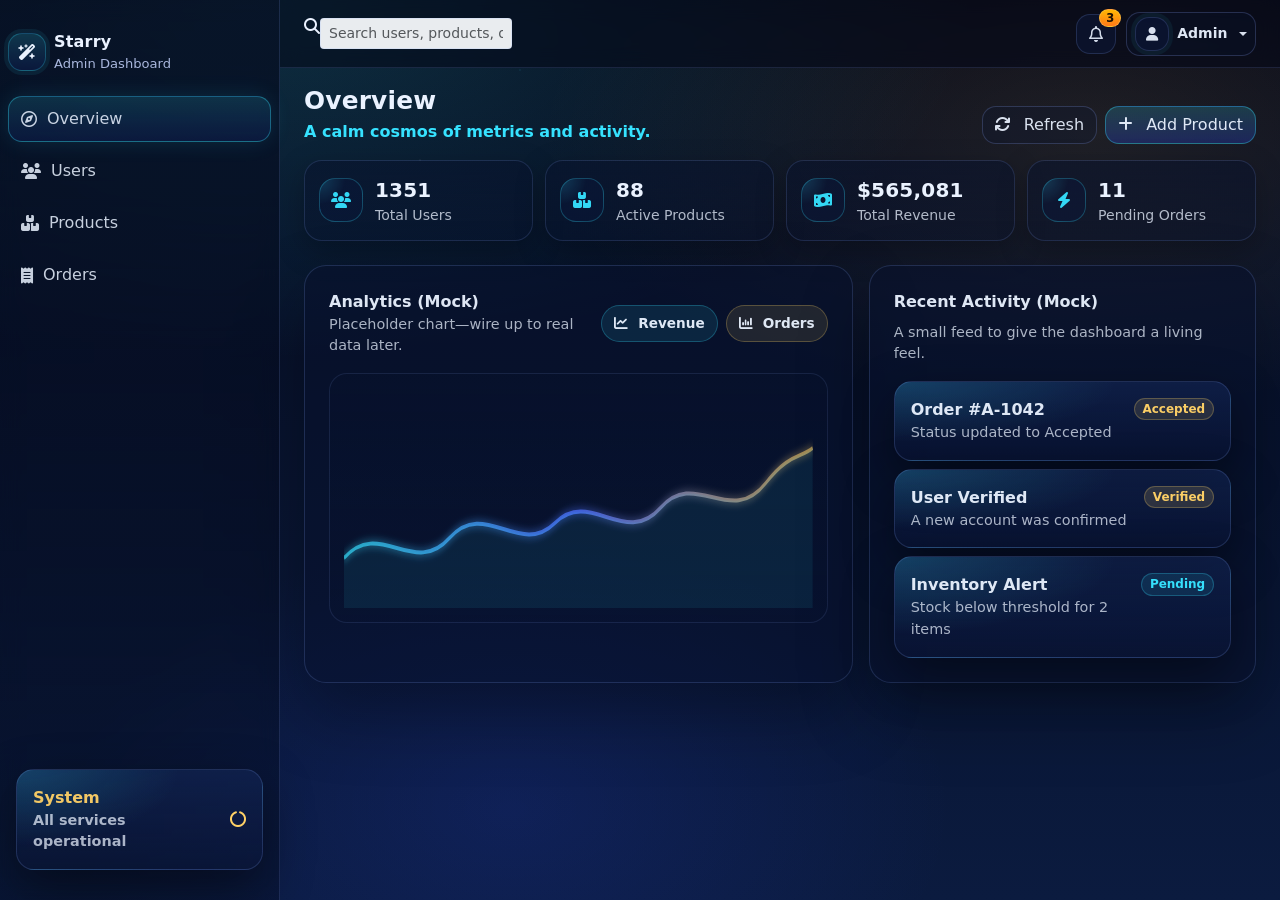
==== index.html @ 7c17d1a1 "finished dashboard" ====
<!doctype html>
<html lang="en">
  <head>
    <meta charset="utf-8" />
    <meta name="viewport" content="width=device-width, initial-scale=1" />
    <title>Starry Night Admin Dashboard</title>

    <!-- Bootstrap 5 CDN -->
    <link
      href="https://cdn.jsdelivr.net/npm/bootstrap@5.3.3/dist/css/bootstrap.min.css"
      rel="stylesheet"
    />

    <!-- Font Awesome -->
    <link
      href="https://cdnjs.cloudflare.com/ajax/libs/font-awesome/6.5.2/css/all.min.css"
      rel="stylesheet"
    />

    <!-- Theme CSS -->
    <link href="./styles/starry.css" rel="stylesheet" />
  </head>

  <body>
    <!-- Bootstrap JS (required for dropdown/modal) -->
    <script src="https://cdn.jsdelivr.net/npm/bootstrap@5.3.3/dist/js/bootstrap.bundle.min.js"></script>
    <script src="./app.js" defer></script>

    <!-- Sidebar -->
    <div class="bb-sidebar bg-transparent" id="bbSidebar">
      <div class="bb-sidebar-inner">
        <div class="bb-brand d-flex align-items-center gap-2 px-2 py-3">
          <div class="bb-logo">
            <i class="fa-solid fa-wand-magic-sparkles"></i>
          </div>
          <div>
            <div class="bb-brand-title">Starry</div>
            <div class="bb-brand-subtitle">Admin Dashboard</div>
          </div>
        </div>

        <div class="bb-nav px-2">
          <button
            class="bb-nav-toggle btn btn-link text-decoration-none text-starry-2 d-lg-none"
            type="button"
            aria-label="Toggle sidebar"
            id="bbSidebarToggle"
          >
            <i class="fa-solid fa-bars"></i>
          </button>

          <div class="bb-nav-links">
            <a class="bb-nav-link active" href="./index.html"
              ><i class="fa-regular fa-compass"></i> Overview</a
            >
            <a class="bb-nav-link" href="./users.html"
              ><i class="fa-solid fa-users"></i> Users</a
            >
            <a class="bb-nav-link" href="./products.html"
              ><i class="fa-solid fa-boxes-stacked"></i> Products</a
            >
            <a class="bb-nav-link" href="./orders.html"
              ><i class="fa-solid fa-receipt"></i> Orders</a
            >
          </div>
        </div>

        <div class="bb-sidebar-footer p-3">
          <div class="bb-glow-card p-3">
            <div class="d-flex align-items-center justify-content-between gap-2">
              <div class="text-starry-3">
                <div class="fw-semibold">System</div>
                <div class="small op-7">All services operational</div>
              </div>
              <i class="fa-solid fa-circle-notch text-starry-accent"></i>
            </div>
          </div>
        </div>
      </div>
    </div>

    <!-- Topbar -->
    <header class="bb-topbar">
      <div class="container-fluid px-3 px-md-4">
        <div class="bb-topbar-inner">
          <button
            class="btn btn-sm btn-outline-starry d-lg-none"
            type="button"
            aria-label="Toggle sidebar"
            id="bbSidebarToggle2"
          >
            <i class="fa-solid fa-bars"></i>
          </button>

          <div class="bb-search d-none d-md-flex">
            <i class="fa-solid fa-magnifying-glass"></i>
            <input
              class="form-control form-control-sm"
              placeholder="Search users, products, orders..."
              type="text"
              disabled
            />
          </div>

          <div class="bb-actions">
            <button class="icon-btn" type="button" aria-label="Notifications">
              <i class="fa-regular fa-bell"></i>
              <span class="badge-starry">3</span>
            </button>

            <div class="dropdown">
              <button
                class="btn btn-sm btn-outline-starry dropdown-toggle d-flex align-items-center gap-2"
                type="button"
                data-bs-toggle="dropdown"
                aria-expanded="false"
              >
                <div class="bb-avatar">
                  <i class="fa-solid fa-user"></i>
                </div>
                <span class="d-none d-sm-inline text-starry-1">Admin</span>
              </button>

              <ul class="dropdown-menu dropdown-menu-end bb-dropdown">
                <li>
                  <div class="px-3 py-2">
                    <div class="fw-semibold text-starry-1">Vincent Ops</div>
                    <div class="small op-7">vincent@starry.local</div>
                  </div>
                </li>
                <li><hr class="dropdown-divider bb-divider" /></li>
                <li>
                  <a class="dropdown-item bb-dropdown-item" href="#"
                    ><i class="fa-solid fa-gear me-2 text-starry-2"></i> Settings</a
                  >
                </li>
                <li>
                  <a class="dropdown-item bb-dropdown-item" href="#"
                    ><i class="fa-solid fa-circle-question me-2 text-starry-2"></i>
                    Support</a
                  >
                </li>
                <li>
                  <a
                    class="dropdown-item bb-dropdown-item text-danger"
                    href="#"
                    ><i class="fa-solid fa-right-from-bracket me-2"></i> Sign out</a
                  >
                </li>
              </ul>
            </div>
          </div>
        </div>
      </div>
    </header>

    <!-- Main Content -->
    <main class="bb-main">
      <div class="container-fluid px-3 px-md-4">
        <!-- Overview Page -->
        <section class="bb-page active" data-page-section="overview">
          <div class="bb-page-head d-flex align-items-end justify-content-between gap-3">
            <div>
              <h1 class="bb-h1 mb-1">Overview</h1>
              <div class="text-starry-2">A calm cosmos of metrics and activity.</div>
            </div>

            <div class="d-flex gap-2">
              <button class="btn btn-outline-starry" type="button" id="btnRefresh">
                <i class="fa-solid fa-arrows-rotate me-2"></i> Refresh
              </button>
              <button
                class="btn btn-starry"
                type="button"
                data-bs-toggle="modal"
                data-bs-target="#modalAddProduct"
              >
                <i class="fa-solid fa-plus me-2"></i> Add Product
              </button>
            </div>
          </div>

          <div class="bb-stat-grid mt-3">
            <div class="bb-stat">
              <div class="bb-stat-icon"><i class="fa-solid fa-users"></i></div>
              <div class="bb-stat-body">
                <div class="bb-stat-value" id="statTotalUsers">—</div>
                <div class="bb-stat-label">Total Users</div>
              </div>
            </div>

            <div class="bb-stat">
              <div class="bb-stat-icon"><i class="fa-solid fa-boxes-stacked"></i></div>
              <div class="bb-stat-body">
                <div class="bb-stat-value" id="statActiveProducts">—</div>
                <div class="bb-stat-label">Active Products</div>
              </div>
            </div>

            <div class="bb-stat">
              <div class="bb-stat-icon"><i class="fa-solid fa-money-bill-wave"></i></div>
              <div class="bb-stat-body">
                <div class="bb-stat-value" id="statTotalRevenue">—</div>
                <div class="bb-stat-label">Total Revenue</div>
              </div>
            </div>

            <div class="bb-stat">
              <div class="bb-stat-icon"><i class="fa-solid fa-bolt"></i></div>
              <div class="bb-stat-body">
                <div class="bb-stat-value" id="statPendingOrders">—</div>
                <div class="bb-stat-label">Pending Orders</div>
              </div>
            </div>
          </div>

          <div class="row g-3 mt-2">
            <div class="col-12 col-lg-7">
              <div class="bb-glass-card h-100 p-3 p-md-4">
                <div class="d-flex align-items-center justify-content-between gap-2">
                  <div>
                    <div class="fw-semibold text-starry-1">Analytics (Mock)</div>
                    <div class="small op-7">Placeholder chart—wire up to real data later.</div>
                  </div>
                  <div class="d-flex gap-2">
                    <span class="badge-starry-pill"><i class="fa-solid fa-chart-line me-1"></i> Revenue</span>
                    <span class="badge-starry-pill badge-alt"><i class="fa-solid fa-chart-column me-1"></i> Orders</span>
                  </div>
                </div>

                <div class="bb-chart mt-3" aria-label="Chart placeholder">
                  <svg width="100%" height="220" viewBox="0 0 800 220" preserveAspectRatio="none">
                    <defs>
                      <linearGradient id="lineGlow" x1="0" x2="1" y1="0" y2="0">
                        <stop offset="0%" stop-color="rgba(54,226,255,.65)" />
                        <stop offset="50%" stop-color="rgba(76,111,255,.75)" />
                        <stop offset="100%" stop-color="rgba(255,209,102,.55)" />
                      </linearGradient>
                      <filter id="glow">
                        <feGaussianBlur stdDeviation="4" result="blur" />
                        <feMerge>
                          <feMergeNode in="blur" />
                          <feMergeNode in="SourceGraphic" />
                        </feMerge>
                      </filter>
                    </defs>
                    <path
                      d="M0,170 C60,130 120,190 180,150 C240,110 300,170 360,135 C420,100 480,160 540,120 C600,80 660,140 720,95 C760,65 780,70 800,60"
                      fill="none"
                      stroke="url(#lineGlow)"
                      stroke-width="4"
                      filter="url(#glow)"
                    />
                    <path
                      d="M0,220 L0,170 C60,130 120,190 180,150 C240,110 300,170 360,135 C420,100 480,160 540,120 C600,80 660,140 720,95 C760,65 780,70 800,60 L800,220 Z"
                      fill="rgba(54,226,255,.08)"
                    />
                  </svg>
                </div>
              </div>
            </div>

            <div class="col-12 col-lg-5">
              <div class="bb-glass-card h-100 p-3 p-md-4">
                <div class="fw-semibold text-starry-1 mb-2">Recent Activity (Mock)</div>
                <div class="small op-7 mb-3">A small feed to give the dashboard a living feel.</div>

                <div class="bb-glow-card p-3 mb-2">
                  <div class="d-flex align-items-start justify-content-between gap-2">
                    <div>
                      <div class="fw-semibold text-starry-1">Order #A-1042</div>
                      <div class="small op-7">Status updated to Accepted</div>
                    </div>
                    <span class="badge-order-accepted badge rounded-pill">Accepted</span>
                  </div>
                </div>

                <div class="bb-glow-card p-3 mb-2">
                  <div class="d-flex align-items-start justify-content-between gap-2">
                    <div>
                      <div class="fw-semibold text-starry-1">User Verified</div>
                      <div class="small op-7">A new account was confirmed</div>
                    </div>
                    <span class="badge-starry-verified badge rounded-pill">Verified</span>
                  </div>
                </div>

                <div class="bb-glow-card p-3">
                  <div class="d-flex align-items-start justify-content-between gap-2">
                    <div>
                      <div class="fw-semibold text-starry-1">Inventory Alert</div>
                      <div class="small op-7">Stock below threshold for 2 items</div>
                    </div>
                    <span class="badge-order-pending badge rounded-pill">Pending</span>
                  </div>
                </div>
              </div>
            </div>
          </div>
        </section>
      </div>
    </main>

    <!-- Modals: Products (needed for Overview quick action) -->
    <div class="modal fade" id="modalAddProduct" tabindex="-1" aria-hidden="true">
      <div class="modal-dialog modal-lg modal-dialog-centered">
        <div class="modal-content">
          <div class="modal-header">
            <h5 class="modal-title text-starry-1">Add New Product</h5>
            <button type="button" class="btn-close btn-close-white" data-bs-dismiss="modal" aria-label="Close"></button>
          </div>
          <div class="modal-body">
            <form>
              <div class="row g-3">
                <div class="col-md-3">
                  <label class="form-label label-muted">ID</label>
                  <input class="form-control" placeholder="e.g., 504" />
                </div>
                <div class="col-md-5">
                  <label class="form-label label-muted">Name</label>
                  <input class="form-control" placeholder="Product name" />
                </div>
                <div class="col-md-2">
                  <label class="form-label label-muted">Price</label>
                  <input class="form-control" type="number" placeholder="e.g., 19" />
                </div>
                <div class="col-md-2">
                  <label class="form-label label-muted">Quantity</label>
                  <input class="form-control" type="number" placeholder="e.g., 10" />
                </div>

                <div class="col-md-3">
                  <label class="form-label label-muted">Sold Products</label>
                  <input class="form-control" type="number" placeholder="e.g., 3" />
                </div>
                <div class="col-md-3">
                  <label class="form-label label-muted">Category</label>
                  <input class="form-control" placeholder="e.g., Decor" />
                </div>
                <div class="col-md-6">
                  <label class="form-label label-muted">Description</label>
                  <input class="form-control" placeholder="Short description" />
                </div>
              </div>
            </form>
          </div>
          <div class="modal-footer">
            <button class="btn btn-outline-starry" data-bs-dismiss="modal" type="button">Cancel</button>
            <button class="btn btn-starry" type="button" data-bs-dismiss="modal">Save Product</button>
          </div>
        </div>
      </div>
    </div>
  </body>
</html>
---- styles/starry.css ----
/* Starry Night Admin Dashboard theme (Vincent van Gogh inspired)
   Palette: deep midnight blues, rich indigos, swirling cyans, cosmic blues,
   glowing crescent yellows, and warm ambers.
*/

:root{
  --bg0:#050716;            /* deep midnight */
  --bg1:#07112a;            /* indigo */
  --bg2:#0b1b3f;

  --ink:#eaf2ff;
  --muted:#a9b7dd;

  --cy1:#36e2ff;            /* swirling cyan */
  --cy2:#00b7ff;
  --cb1:#2d4cff;            /* cosmic blue */
  --cb2:#4c6fff;

  --yel1:#ffd166;           /* crescent yellow */
  --yel2:#ffb703;

  --amb1:#ff9f43;           /* warm amber */
  --amb2:#ff7a18;

  --glass:rgba(8, 18, 45, .55);
  --glass2:rgba(8, 18, 45, .35);

  --border:rgba(140, 170, 255, .22);
  --shadow: 0 18px 50px rgba(0,0,0,.45);
}

html,body{height:100%;}

body{
  background:
    radial-gradient(1200px 600px at 20% 0%, rgba(54,226,255,.18), transparent 60%),
    radial-gradient(1000px 500px at 85% 15%, rgba(255,209,102,.10), transparent 55%),
    radial-gradient(800px 500px at 40% 90%, rgba(45,76,255,.14), transparent 55%),
    linear-gradient(180deg, var(--bg0), var(--bg1) 35%, var(--bg2));
  color:var(--ink);
}

/* subtle “stars” */
body::before{
  content:"";
  position:fixed;
  inset:0;
  pointer-events:none;
  background-image:
    radial-gradient(2px 2px at 20px 30px, rgba(255,255,255,.75), rgba(255,255,255,0) 60%),
    radial-gradient(2px 2px at 120px 140px, rgba(54,226,255,.55), rgba(54,226,255,0) 60%),
    radial-gradient(1.5px 1.5px at 220px 80px, rgba(255,209,102,.45), rgba(255,209,102,0) 60%),
    radial-gradient(2px 2px at 320px 210px, rgba(76,111,255,.55), rgba(76,111,255,0) 60%),
    radial-gradient(1.5px 1.5px at 420px 160px, rgba(255,255,255,.55), rgba(255,255,255,0) 60%),
    radial-gradient(2px 2px at 520px 70px, rgba(54,226,255,.42), rgba(54,226,255,0) 60%),
    radial-gradient(1.5px 1.5px at 620px 190px, rgba(255,209,102,.35), rgba(255,209,102,0) 60%);
  opacity:.35;
}

/* Layout pieces */
.bb-sidebar{
  position:fixed;
  top:0;left:0;
  height:100vh;
  width:280px;
  padding:14px 0;
  background: linear-gradient(180deg, rgba(6, 13, 33, .75), rgba(6, 13, 33, .35));
  border-right:1px solid rgba(140,170,255,.16);
  backdrop-filter: blur(10px);
  z-index:1030;
}

.bb-sidebar-inner{
  height:100%;
  display:flex;
  flex-direction:column;
}

.bb-brand-title{
  font-weight:800;
  letter-spacing:.2px;
}
.bb-brand-subtitle{
  font-size:.82rem;
  color:var(--muted);
}

.bb-logo{
  width:38px;height:38px;
  display:grid;place-items:center;
  border-radius:14px;
  background: linear-gradient(180deg, rgba(54,226,255,.18), rgba(45,76,255,.10));
  border:1px solid rgba(54,226,255,.25);
  box-shadow: 0 0 0 4px rgba(54,226,255,.08);
}

.bb-nav-links{display:flex;flex-direction:column;gap:6px; padding-top:6px;}

.bb-nav-link{
  color:rgba(234,242,255,.85);
  padding:10px 12px;
  border-radius:14px;
  border:1px solid transparent;
  text-decoration:none;
  display:flex;
  align-items:center;
  gap:10px;
  transition: all .18s ease;
}

.bb-nav-link:hover{
  background:rgba(10, 28, 68, .35);
  border-color: rgba(54,226,255,.18);
  transform: translateY(-1px);
}

.bb-nav-link.active{
  background: linear-gradient(180deg, rgba(54,226,255,.15), rgba(45,76,255,.10));
  border-color: rgba(54,226,255,.35);
  box-shadow: 0 0 22px rgba(54,226,255,.12);
}

.bb-sidebar-footer{ margin-top:auto; }

.bb-glow-card{
  background: radial-gradient(120% 140% at 0% 0%, rgba(54,226,255,.18), transparent 55%),
              linear-gradient(180deg, rgba(20, 40, 90, .55), rgba(10, 20, 55, .35));
  border:1px solid rgba(140,170,255,.18);
  border-radius:18px;
  box-shadow: var(--shadow);
}

.text-starry-1{color:rgba(234,242,255,.95)!important;}
.text-starry-2{color:rgba(54,226,255,.95)!important;}
.text-starry-3{color:rgba(255,209,102,.95)!important;}
.text-starry-accent{color:var(--yel1)!important;}
.text-starry-1, .text-starry-2, .text-starry-3{font-weight:600;}

.op-7{color:rgba(234,242,255,.72);}
.op-7{font-size:.9rem;}

/* Topbar */
.bb-topbar{
  position:sticky; top:0;
  z-index:1020;
  height:68px;
  display:flex; align-items:center;
  margin-left:280px;
  border-bottom:1px solid rgba(140,170,255,.14);
  background: rgba(5, 8, 24, .55);
  backdrop-filter: blur(10px);
}

.bb-topbar-inner{width:100%; display:flex; align-items:center; justify-content:space-between; gap:12px;}

.bb-actions{display:flex; align-items:center; gap:10px;}

.icon-btn{
  position:relative;
  width:40px;height:40px;
  border-radius:14px;
  background: rgba(12, 24, 60, .5);
  border:1px solid rgba(140,170,255,.18);
  color:rgba(234,242,255,.9);
  display:grid;place-items:center;
  transition: all .18s ease;
}
.icon-btn:hover{transform: translateY(-1px); border-color: rgba(54,226,255,.35); box-shadow:0 0 20px rgba(54,226,255,.12);}

.badge-starry{
  position:absolute;
  top:-6px; right:-6px;
  min-width:18px; height:18px;
  padding:0 6px;
  border-radius:999px;
  display:grid; place-items:center;
  font-size:.72rem;
  background: linear-gradient(180deg, var(--yel2), var(--amb2));
  color:#1a0f00;
  font-weight:900;
  border:1px solid rgba(255,209,102,.45);
}

.btn-starry{
  background: linear-gradient(180deg, rgba(54,226,255,.18), rgba(45,76,255,.25));
  border:1px solid rgba(54,226,255,.35);
  color:rgba(234,242,255,.95);
  border-radius:14px;
}
.btn-starry:hover{filter: brightness(1.05);}

.btn-outline-starry{
  border-radius:14px;
  border:1px solid rgba(140,170,255,.22);
  color: rgba(234,242,255,.92);
  background: rgba(10, 20, 55, .25);
}
.btn-outline-starry:hover{
  border-color: rgba(54,226,255,.35);
  box-shadow:0 0 18px rgba(54,226,255,.10);
}

.bb-avatar{
  width:34px;height:34px;
  border-radius:14px;
  background: rgba(12, 24, 60, .55);
  border:1px solid rgba(140,170,255,.18);
  display:grid;place-items:center;
  box-shadow: 0 0 0 4px rgba(54,226,255,.06);
}

.bb-dropdown{background: rgba(8, 18, 45, .86); border:1px solid rgba(140,170,255,.18);}
.bb-divider{border-color: rgba(140,170,255,.16);}
.bb-dropdown-item{color:rgba(234,242,255,.92);}
.bb-dropdown-item:hover{background: rgba(54,226,255,.10); color: rgba(255,255,255,.98);}

.bb-main{ margin-left:280px; padding:18px 0 40px; }

.bb-h1{font-size:1.55rem; font-weight:900; letter-spacing:.2px;}
.text-starry-2{color:var(--cy1)!important;}
.text-starry-1{color: rgba(234,242,255,.95)!important;}
.text-starry-2{font-weight:700;}

.bb-page{display:none;}
.bb-page.active{display:block;}

/* Sidebar responsive */
@media (max-width: 991.98px){
  .bb-sidebar{left:-280px; transition:left .2s ease;}
  .bb-sidebar.open{left:0;}
  .bb-topbar, .bb-main{margin-left:0;}
}

/* Stats */
.bb-stat-grid{
  display:grid;
  grid-template-columns: repeat(4, minmax(0, 1fr));
  gap:12px;
}
@media (max-width: 991.98px){ .bb-stat-grid{grid-template-columns: repeat(2, minmax(0, 1fr));} }
@media (max-width: 575.98px){ .bb-stat-grid{grid-template-columns: 1fr;} }

.bb-stat{
  background: linear-gradient(180deg, rgba(8, 18, 45, .55), rgba(8, 18, 45, .30));
  border:1px solid rgba(140,170,255,.16);
  border-radius:18px;
  padding:14px 14px;
  display:flex;
  gap:12px;
  align-items:center;
  box-shadow: 0 10px 30px rgba(0,0,0,.25);
}

.bb-stat-icon{
  width:44px;height:44px;
  border-radius:16px;
  background: radial-gradient(100% 100% at 0% 0%, rgba(54,226,255,.18), transparent 60%),
              rgba(12, 24, 60, .40);
  border:1px solid rgba(54,226,255,.25);
  display:grid;place-items:center;
  color: rgba(54,226,255,.95);
}

.bb-stat-value{ font-size:1.25rem; font-weight:900; letter-spacing:.2px; }
.bb-stat-label{ font-size:.88rem; color: rgba(234,242,255,.75); }

/* Glass card + chart */
.bb-glass-card{
  background: var(--glass);
  border:1px solid rgba(140,170,255,.18);
  border-radius:22px;
  box-shadow: 0 30px 70px rgba(0,0,0,.3);
}

.bb-chart{
  background: linear-gradient(180deg, rgba(8, 18, 45, .10), rgba(8, 18, 45, .32));
  border:1px solid rgba(140,170,255,.12);
  border-radius:18px;
  padding:14px;
}

.badge-starry-pill{
  display:inline-flex; align-items:center; gap:6px;
  padding:7px 12px;
  border-radius:999px;
  background: rgba(54,226,255,.10);
  border:1px solid rgba(54,226,255,.25);
  color: rgba(234,242,255,.95);
  font-weight:700;
  font-size:.85rem;
}
.badge-starry-pill.badge-alt{
  background: rgba(255,209,102,.10);
  border-color: rgba(255,209,102,.25);
}

/* Tables */
.table-starry{
  background: rgba(8, 18, 45, .35);
  border:1px solid rgba(140,170,255,.16);
  border-radius:18px;
  overflow:hidden;
}
.table-starry th{
  background: rgba(6, 13, 33, .6);
  color: rgba(234,242,255,.9);
  font-weight:900;
  letter-spacing:.2px;
}
.table-starry td{color: rgba(67, 80, 101, 0.86);}
.table-starry tr:hover td{background: rgba(54,226,255,.06);}

/* Buttons */
.btn-starry-soft{
  background: rgba(54,226,255,.10);
  border:1px solid rgba(54,226,255,.22);
  color: rgba(234,242,255,.95);
  border-radius:14px;
}
.btn-starry-soft:hover{border-color: rgba(54,226,255,.35); box-shadow:0 0 18px rgba(54,226,255,.12);}

.btn-starry-warn{
  background: rgba(255,177,3,.12);
  border:1px solid rgba(255,177,3,.22);
  color: rgba(255,209,102,.95);
  border-radius:14px;
}
.btn-starry-warn:hover{border-color: rgba(255,177,3,.35);}

/* Badges */
.badge-starry-verified{
  background: rgba(255,209,102,.14);
  border:1px solid rgba(255,209,102,.25);
  color: rgba(255,209,102,.98);
  font-weight:900;
}
.badge-starry-unverified{
  background: rgba(45,76,255,.14);
  border:1px solid rgba(45,76,255,.25);
  color: rgba(150,175,255,.98);
  font-weight:900;
}

/* Orders status badges */
.badge-order-pending{
  background: rgba(54,226,255,.10);
  border:1px solid rgba(54,226,255,.25);
  color: rgba(54,226,255,.98);
  font-weight:900;
}
.badge-order-accepted{
  background: rgba(255,209,102,.12);
  border:1px solid rgba(255,209,102,.25);
  color: rgba(255,209,102,.98);
  font-weight:900;
}
.badge-order-rejected{
  background: rgba(255,122,24,.10);
  border:1px solid rgba(255,122,24,.25);
  color: rgba(255,154,90,.98);
  font-weight:900;
}

/* Modal */
.modal-content{
  background: rgba(8, 18, 45, .75);
  border:1px solid rgba(140,170,255,.18);
  border-radius:20px;
  color: rgba(234,242,255,.92);
  backdrop-filter: blur(10px);
}
.modal-header{
  border-bottom:1px solid rgba(140,170,255,.16);
}

.form-control, .form-select{
  background: rgba(5, 10, 25, .45);
  border:1px solid rgba(140,170,255,.18);
  color: rgba(234,242,255,.92);
}
.form-control:focus, .form-select:focus{
  border-color: rgba(54,226,255,.35);
  box-shadow:0 0 0 .25rem rgba(54,226,255,.10);
}

.label-muted{color: rgba(234,242,255,.75); font-weight:700;}

/* Tiny form helper */
.help-inline{color: rgba(169,183,221,.9); font-size:.85rem;}
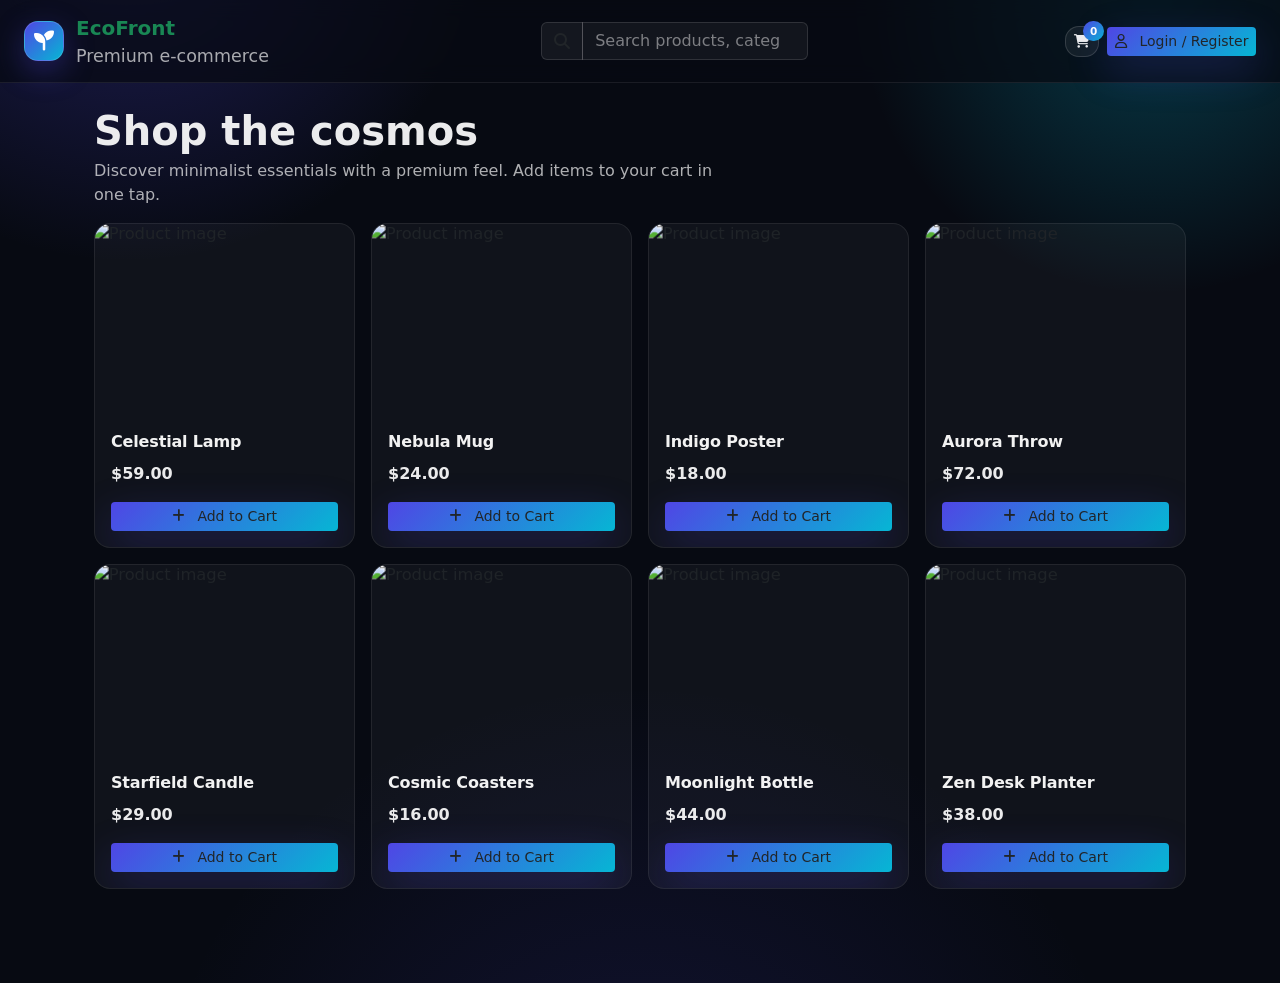
==== commit 6c2ea287: "finish register login/ register and interactive in every state" ====
--- a/index.html
+++ b/index.html
@@ -352,5 +352,24 @@
       </div>
     </div>
   </body>
+<!-- Admin Authentication Check -->
+<script>
+  (function() {
+    // Check if admin is logged in
+    const adminToken = localStorage.getItem('adminToken');
+    
+    if (!adminToken) {
+      // No admin token, redirect to home page
+      console.log('No admin token found. Redirecting to home page...');
+      window.location.href = './home.html';
+      return;
+    }
+    
+    // Optional: Verify token validity with backend
+    // You can add a token verification endpoint later
+    
+    console.log('Admin logged in successfully');
+  })();
+</script>
 </html>
 
--- a/styles/starry.css
+++ b/styles/starry.css
@@ -376,7 +376,7 @@
 .form-control, .form-select{
   background: rgba(5, 10, 25, .45);
   border:1px solid rgba(140,170,255,.18);
-  color: rgba(234,242,255,.92);
+  color: rgba(25, 29, 36, 0.92);
 }
 .form-control:focus, .form-select:focus{
   border-color: rgba(54,226,255,.35);
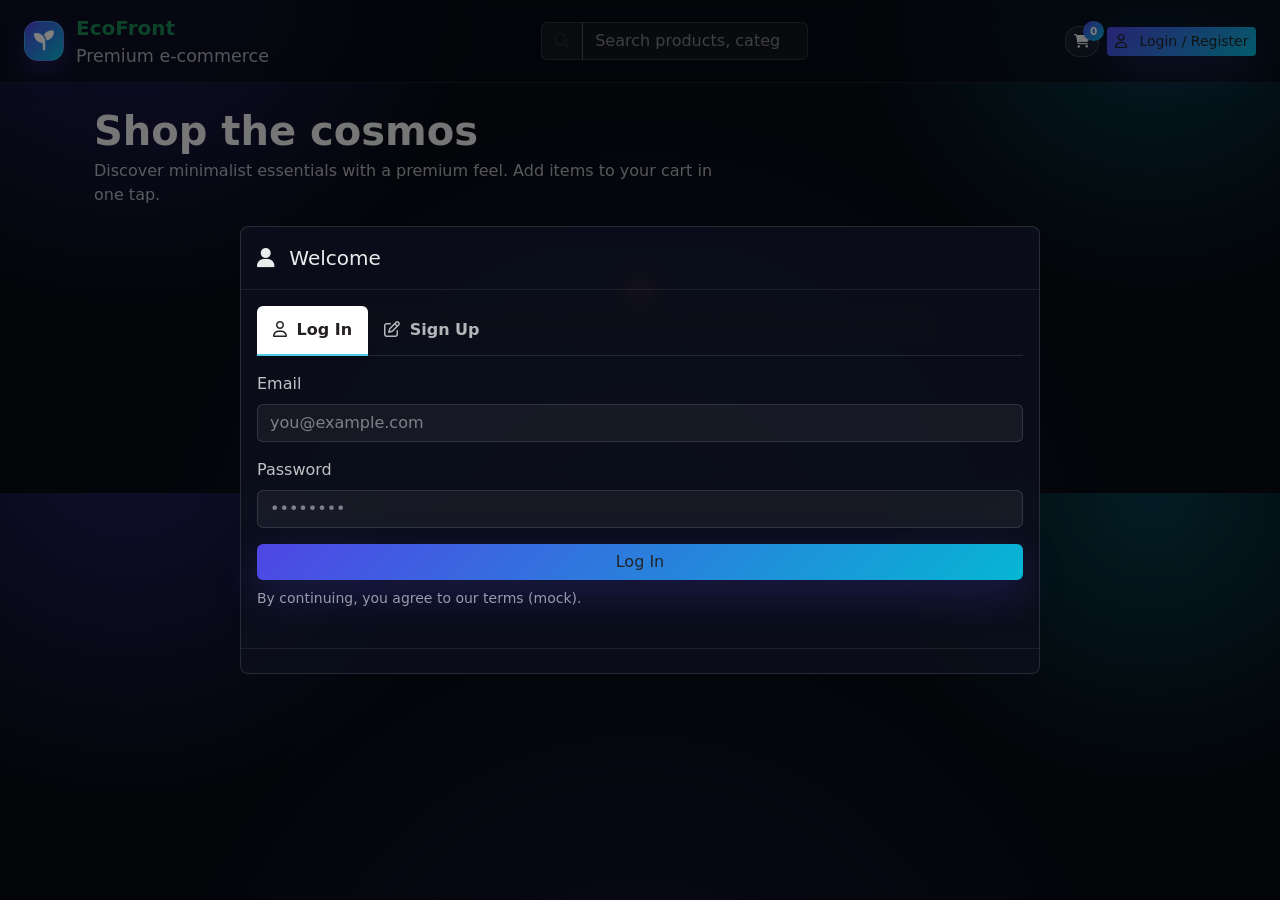
==== commit ecc94020: "add ordering logic" ====
--- a/index.html
+++ b/index.html
@@ -356,7 +356,7 @@
 <script>
   (function() {
     // Check if admin is logged in
-    const adminToken = localStorage.getItem('adminToken');
+    const adminToken = localStorage.getItem('authToken');
     
     if (!adminToken) {
       // No admin token, redirect to home page
